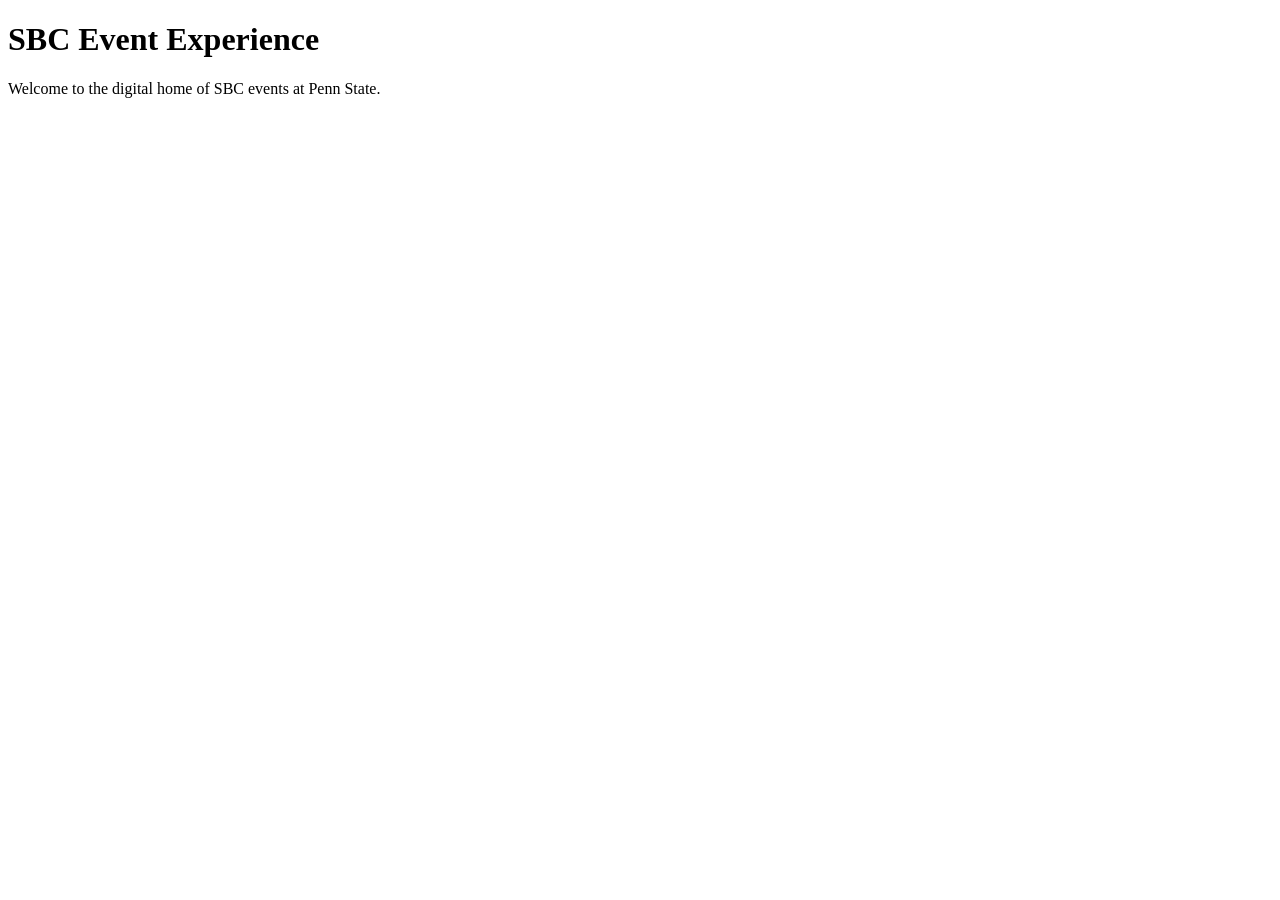
==== index.html @ 9e252ba5 "Add initial homepage" ====
<!DOCTYPE html>
<html lang="en">
<head>
    <meta charset="UTF-8">
    <meta name="viewport" content="width=device-width, initial-scale=1.0">
    <title>SBC | Event Experience</title>
    <link rel="stylesheet" href="style.css">
</head>
<body>

    <h1>SBC Event Experience</h1>
    <p>Welcome to the digital home of SBC events at Penn State.</p>

    <script src="script.js"></script>
</body>
</html>
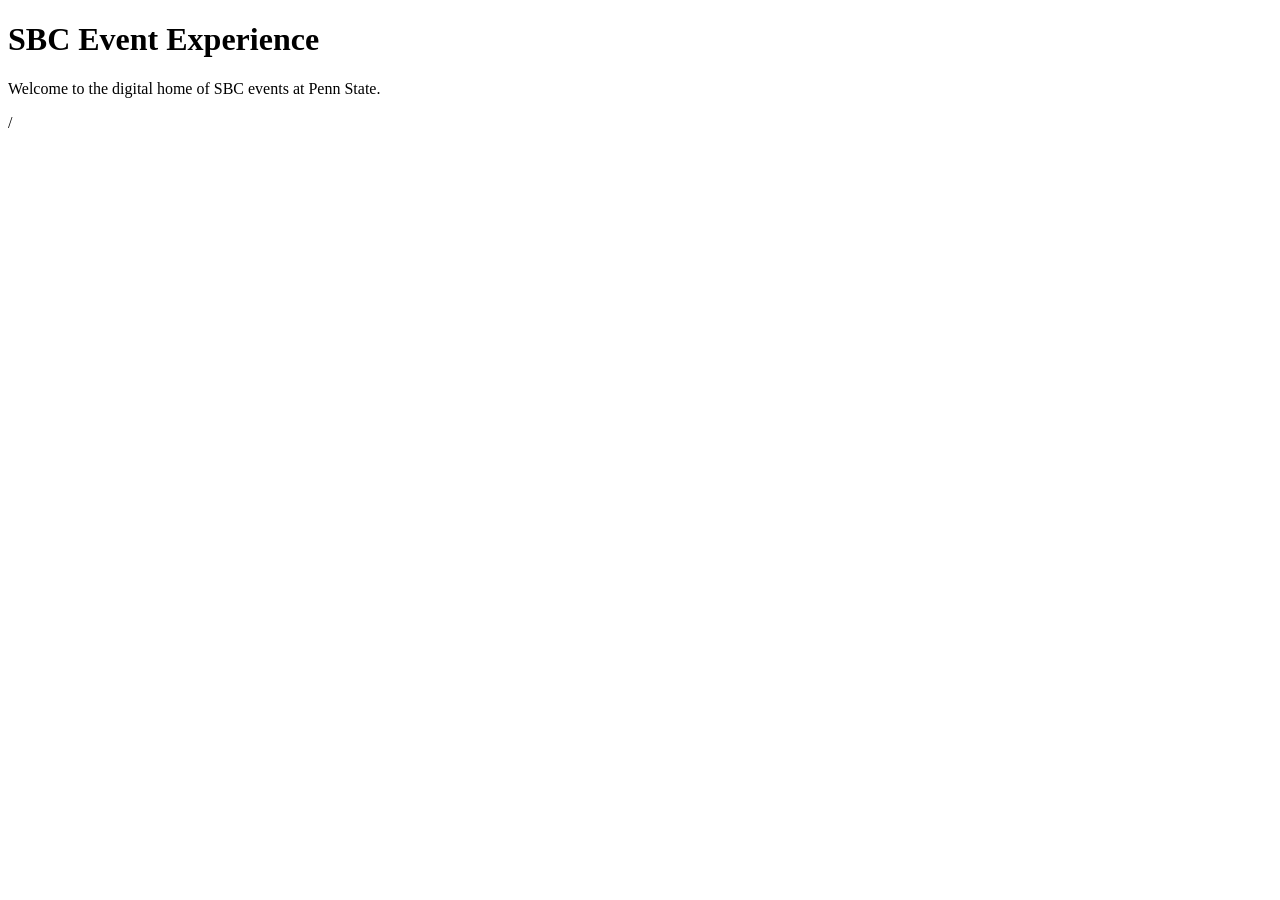
==== commit cb0086c5: "Build SBC homepage structure" ====
--- a/index.html
+++ b/index.html
@@ -4,13 +4,13 @@
     <meta charset="UTF-8">
     <meta name="viewport" content="width=device-width, initial-scale=1.0">
     <title>SBC | Event Experience</title>
-    <link rel="stylesheet" href="style.css">
+    <link rel="stylesheet" href="/assets/css/style.css">
 </head>
 <body>
 
     <h1>SBC Event Experience</h1>
     <p>Welcome to the digital home of SBC events at Penn State.</p>
 
-    <script src="script.js"></script>
+    <script src="/assets/js/script.js"></script>
 </body>
-</html>+</html>/
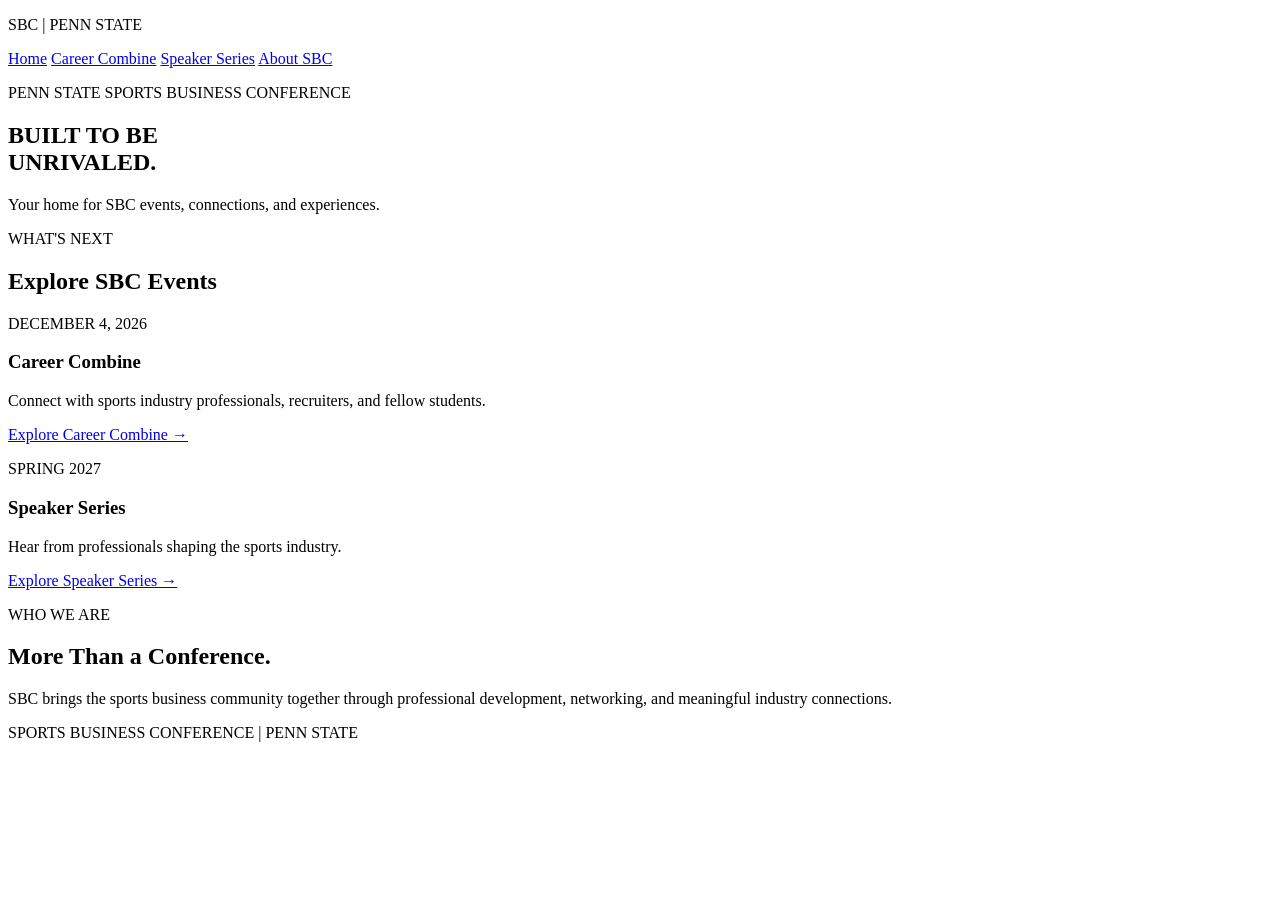
==== commit fe9ea83e: "Build SBC homepage structure" ====
--- a/index.html
+++ b/index.html
@@ -1,16 +1,61 @@
+
 <!DOCTYPE html>
 <html lang="en">
 <head>
     <meta charset="UTF-8">
     <meta name="viewport" content="width=device-width, initial-scale=1.0">
+    <meta name="theme-color" content="#091d3c">
     <title>SBC | Event Experience</title>
     <link rel="stylesheet" href="/assets/css/style.css">
 </head>
 <body>
 
-    <h1>SBC Event Experience</h1>
-    <p>Welcome to the digital home of SBC events at Penn State.</p>
+    <header>
+        <p>SBC | PENN STATE</p>
+        <nav>
+            <a href="/">Home</a>
+            <a href="/career-combine/">Career Combine</a>
+            <a href="/speaker-series/">Speaker Series</a>
+            <a href="#about">About SBC</a>
+        </nav>
+    </header>
 
-    <script src="/assets/js/script.js"></script>
+    <main>
+        <section class="hero">
+            <p class="eyebrow">PENN STATE SPORTS BUSINESS CONFERENCE</p>
+            <h1>BUILT TO BE<br>UNRIVALED.</h1>
+            <p>Your home for SBC events, connections, and experiences.</p>
+        </section>
+
+        <section class="events">
+            <p class="eyebrow">WHAT'S NEXT</p>
+            <h2>Explore SBC Events</h2>
+
+            <article>
+                <p>DECEMBER 4, 2026</p>
+                <h3>Career Combine</h3>
+                <p>Connect with sports industry professionals, recruiters, and fellow students.</p>
+                <a href="/career-combine/">Explore Career Combine →</a>
+            </article>
+
+            <article>
+                <p>SPRING 2027</p>
+                <h3>Speaker Series</h3>
+                <p>Hear from professionals shaping the sports industry.</p>
+                <a href="/speaker-series/">Explore Speaker Series →</a>
+            </article>
+        </section>
+
+        <section id="about">
+            <p class="eyebrow">WHO WE ARE</p>
+            <h2>More Than a Conference.</h2>
+            <p>SBC brings the sports business community together through professional development, networking, and meaningful industry connections.</p>
+        </section>
+    </main>
+
+    <footer>
+        <p>SPORTS BUSINESS CONFERENCE | PENN STATE</p>
+    </footer>
+
 </body>
-</html>/+</html>
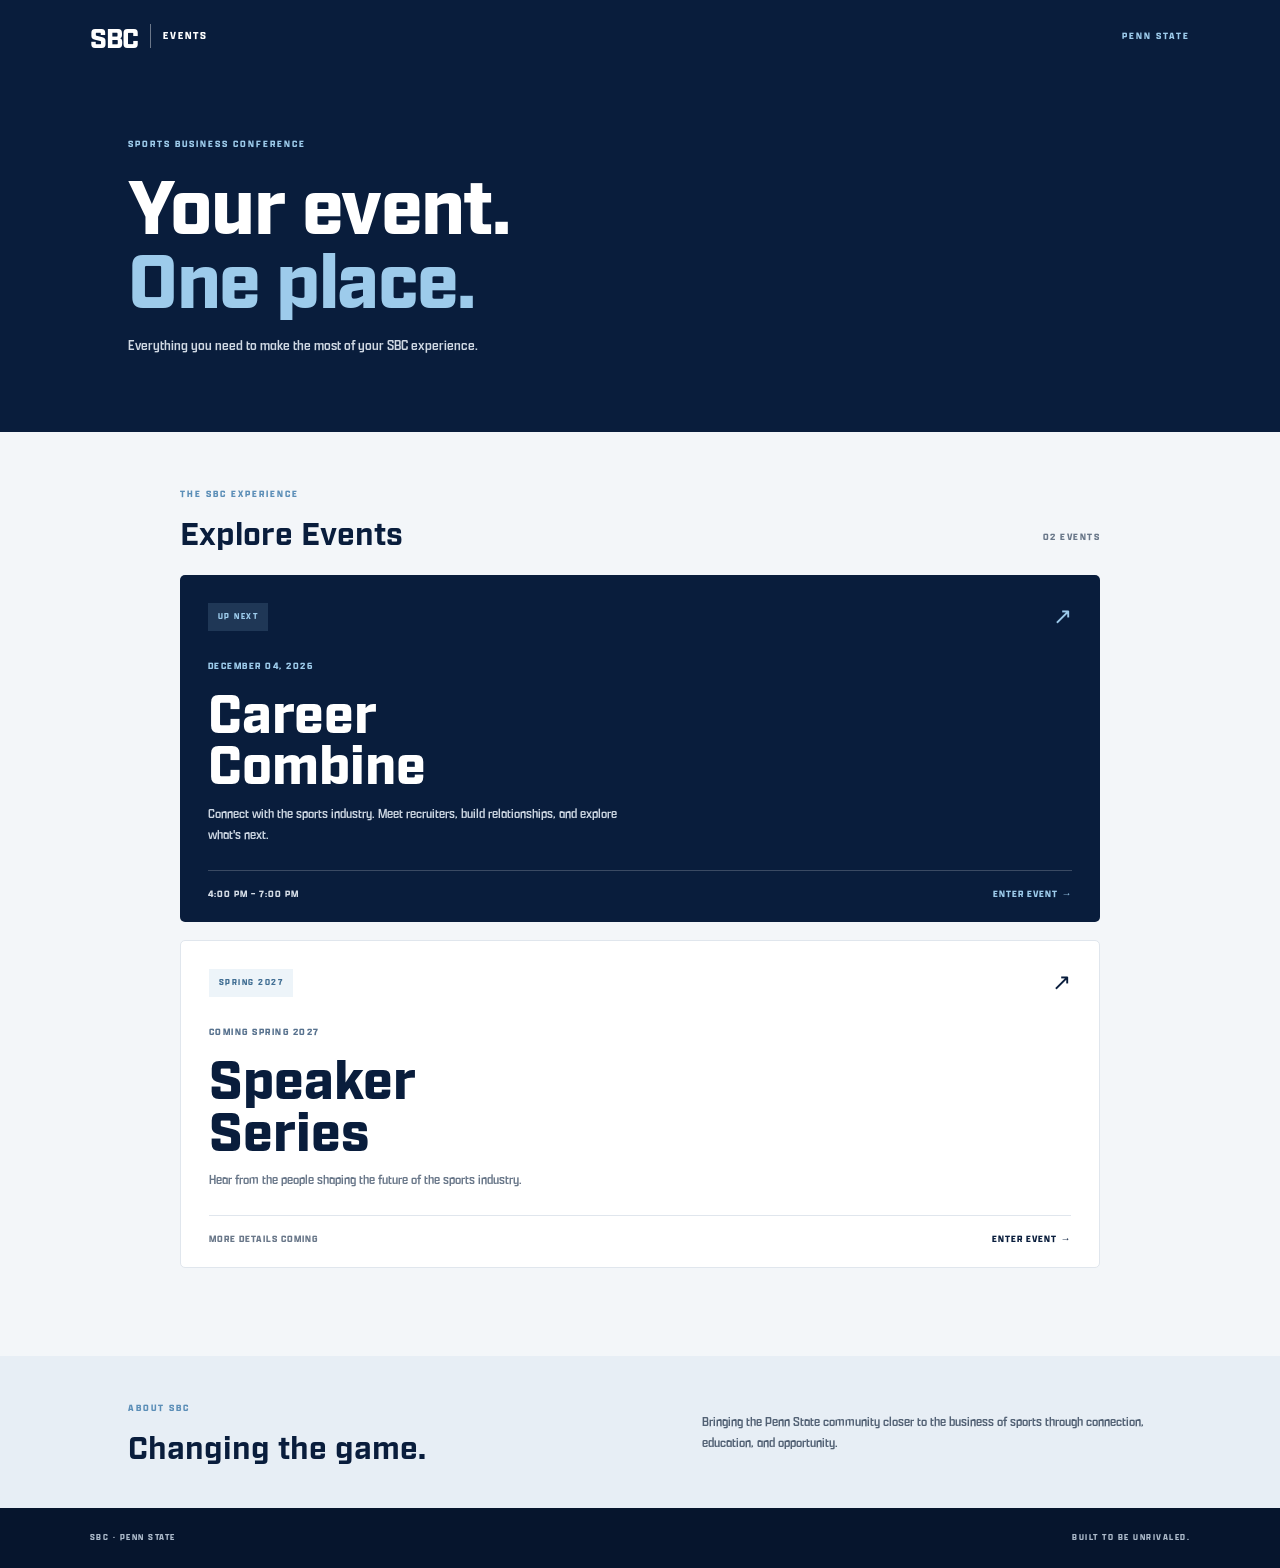
==== commit 674988a4: "new feel" ====
--- a/index.html
+++ b/index.html
@@ -5,56 +5,118 @@
     <meta charset="UTF-8">
     <meta name="viewport" content="width=device-width, initial-scale=1.0">
     <meta name="theme-color" content="#091d3c">
-    <title>SBC | Event Experience</title>
+
+    <title>SBC Events | Penn State</title>
+
     <link rel="stylesheet" href="/assets/css/style.css">
 </head>
+
 <body>
 
-    <header>
-        <p>SBC | PENN STATE</p>
-        <nav>
-            <a href="/">Home</a>
-            <a href="/career-combine/">Career Combine</a>
-            <a href="/speaker-series/">Speaker Series</a>
-            <a href="#about">About SBC</a>
-        </nav>
+    <header class="app-header">
+        <a href="/" class="brand" aria-label="SBC Events home">
+            <span class="brand-mark">SBC</span>
+            <span class="brand-divider"></span>
+            <span class="brand-name">EVENTS</span>
+        </a>
+
+        <span class="header-label">PENN STATE</span>
     </header>
 
     <main>
-        <section class="hero">
-            <p class="eyebrow">PENN STATE SPORTS BUSINESS CONFERENCE</p>
-            <h1>BUILT TO BE<br>UNRIVALED.</h1>
-            <p>Your home for SBC events, connections, and experiences.</p>
+
+        <section class="welcome">
+            <p class="section-label">SPORTS BUSINESS CONFERENCE</p>
+
+            <h1>Your event.<br><span>One place.</span></h1>
+
+            <p class="welcome-description">
+                Everything you need to make the most of your SBC experience.
+            </p>
         </section>
 
-        <section class="events">
-            <p class="eyebrow">WHAT'S NEXT</p>
-            <h2>Explore SBC Events</h2>
+        <section class="event-section">
 
-            <article>
-                <p>DECEMBER 4, 2026</p>
-                <h3>Career Combine</h3>
-                <p>Connect with sports industry professionals, recruiters, and fellow students.</p>
-                <a href="/career-combine/">Explore Career Combine →</a>
-            </article>
+            <div class="section-heading">
+                <div>
+                    <p class="section-label">THE SBC EXPERIENCE</p>
+                    <h2>Explore Events</h2>
+                </div>
 
-            <article>
-                <p>SPRING 2027</p>
-                <h3>Speaker Series</h3>
-                <p>Hear from professionals shaping the sports industry.</p>
-                <a href="/speaker-series/">Explore Speaker Series →</a>
-            </article>
+                <span class="event-count">02 EVENTS</span>
+            </div>
+
+            <a href="/career-combine/" class="event-card featured-event">
+
+                <div class="event-card-top">
+                    <span class="event-tag">UP NEXT</span>
+                    <span class="event-arrow">↗</span>
+                </div>
+
+                <div class="event-card-content">
+                    <p class="event-date">DECEMBER 04, 2026</p>
+
+                    <h3>Career<br>Combine</h3>
+
+                    <p class="event-description">
+                        Connect with the sports industry.
+                        Meet recruiters, build relationships,
+                        and explore what's next.
+                    </p>
+                </div>
+
+                <div class="event-card-bottom">
+                    <span>4:00 PM – 7:00 PM</span>
+                    <span class="event-link">ENTER EVENT →</span>
+                </div>
+
+            </a>
+
+            <a href="/speaker-series/" class="event-card speaker-event">
+
+                <div class="event-card-top">
+                    <span class="event-tag">SPRING 2027</span>
+                    <span class="event-arrow">↗</span>
+                </div>
+
+                <div class="event-card-content">
+                    <p class="event-date">COMING SPRING 2027</p>
+
+                    <h3>Speaker<br>Series</h3>
+
+                    <p class="event-description">
+                        Hear from the people shaping
+                        the future of the sports industry.
+                    </p>
+                </div>
+
+                <div class="event-card-bottom">
+                    <span>MORE DETAILS COMING</span>
+                    <span class="event-link">ENTER EVENT →</span>
+                </div>
+
+            </a>
+
         </section>
 
-        <section id="about">
-            <p class="eyebrow">WHO WE ARE</p>
-            <h2>More Than a Conference.</h2>
-            <p>SBC brings the sports business community together through professional development, networking, and meaningful industry connections.</p>
+        <section class="about-strip">
+            <div>
+                <p class="section-label">ABOUT SBC</p>
+                <h2>Changing the game.</h2>
+            </div>
+
+            <p>
+                Bringing the Penn State community closer
+                to the business of sports through connection,
+                education, and opportunity.
+            </p>
         </section>
+
     </main>
 
-    <footer>
-        <p>SPORTS BUSINESS CONFERENCE | PENN STATE</p>
+    <footer class="app-footer">
+        <span>SBC · PENN STATE</span>
+        <span>BUILT TO BE UNRIVALED.</span>
     </footer>
 
 </body>
--- a/assets/css/style.css
+++ b/assets/css/style.css
@@ -0,0 +1,398 @@
+
+/* =====================================
+   SBC EVENTS
+   Mobile-first design system
+===================================== */
+
+/* FONTS */
+
+@font-face {
+    font-family: "Industry";
+    src: url("../fonts/IndustryTest-Bold.otf") format("opentype");
+    font-weight: 700;
+}
+
+@font-face {
+    font-family: "Industry";
+    src: url("../fonts/IndustryTest-Black.otf") format("opentype");
+    font-weight: 900;
+}
+
+@font-face {
+    font-family: "Apotek";
+    src: url("../fonts/fonnts.com-Apotek_Regular.otf") format("opentype");
+    font-weight: 400;
+}
+
+@font-face {
+    font-family: "Apotek";
+    src: url("../fonts/fonnts.com-Apotek_Medium.otf") format("opentype");
+    font-weight: 500;
+}
+
+@font-face {
+    font-family: "Apotek";
+    src: url("../fonts/fonnts.com-Apotek_Bold.otf") format("opentype");
+    font-weight: 700;
+}
+
+/* VARIABLES */
+
+:root {
+    --navy: #091d3c;
+    --navy-dark: #06152d;
+    --blue: #9dcbeb;
+    --white: #ffffff;
+    --background: #f3f6f9;
+    --gray: #697789;
+    --border: #e0e6ed;
+}
+
+/* RESET */
+
+* {
+    margin: 0;
+    padding: 0;
+    box-sizing: border-box;
+}
+
+html {
+    scroll-behavior: smooth;
+}
+
+body {
+    background: var(--background);
+    color: var(--navy);
+    font-family: "Apotek", Arial, sans-serif;
+    line-height: 1.5;
+    min-height: 100vh;
+}
+
+a {
+    color: inherit;
+    text-decoration: none;
+}
+
+/* HEADER */
+
+.app-header {
+    height: 72px;
+    padding: 0 7%;
+    background: var(--navy);
+    color: var(--white);
+
+    display: flex;
+    align-items: center;
+    justify-content: space-between;
+}
+
+.brand {
+    display: flex;
+    align-items: center;
+    gap: 12px;
+}
+
+.brand-mark {
+    font-family: "Industry", sans-serif;
+    font-size: 27px;
+    font-weight: 900;
+    letter-spacing: -1px;
+}
+
+.brand-divider {
+    height: 24px;
+    width: 1px;
+    background: rgba(255,255,255,0.4);
+}
+
+.brand-name {
+    font-size: 11px;
+    font-weight: 700;
+    letter-spacing: 2px;
+}
+
+.header-label {
+    font-size: 10px;
+    font-weight: 700;
+    letter-spacing: 2px;
+    color: var(--blue);
+}
+
+/* WELCOME */
+
+.welcome {
+    background: var(--navy);
+    color: var(--white);
+    padding: 65px 10% 75px;
+}
+
+.section-label {
+    color: #5b8eb7;
+    font-size: 10px;
+    font-weight: 700;
+    letter-spacing: 2px;
+    margin-bottom: 12px;
+}
+
+.welcome .section-label {
+    color: var(--blue);
+}
+
+.welcome h1 {
+    font-family: "Industry", sans-serif;
+    font-size: clamp(48px, 7vw, 76px);
+    font-weight: 900;
+    line-height: 0.98;
+    letter-spacing: -1.5px;
+}
+
+.welcome h1 span {
+    color: var(--blue);
+}
+
+.welcome-description {
+    margin-top: 22px;
+    max-width: 390px;
+    color: #d0d9e4;
+    font-size: 15px;
+}
+
+/* EVENT SECTION */
+
+.event-section {
+    max-width: 1100px;
+    margin: 0 auto;
+    padding: 55px 7% 70px;
+}
+
+.section-heading {
+    display: flex;
+    justify-content: space-between;
+    align-items: end;
+    margin-bottom: 25px;
+}
+
+.section-heading h2,
+.about-strip h2 {
+    font-family: "Industry", sans-serif;
+    font-size: 32px;
+    line-height: 1.1;
+}
+
+.event-count {
+    font-size: 10px;
+    color: var(--gray);
+    font-weight: 700;
+    letter-spacing: 1.5px;
+    padding-bottom: 5px;
+}
+
+/* EVENT CARDS */
+
+.event-card {
+    display: flex;
+    flex-direction: column;
+    justify-content: space-between;
+
+    min-height: 310px;
+    padding: 25px 28px 20px;
+    margin-bottom: 18px;
+
+    border-radius: 5px;
+    transition: transform 0.2s ease, box-shadow 0.2s ease;
+}
+
+.event-card:hover {
+    transform: translateY(-3px);
+    box-shadow: 0 12px 25px rgba(9, 29, 60, 0.12);
+}
+
+.featured-event {
+    background: var(--navy);
+    color: var(--white);
+}
+
+.speaker-event {
+    background: var(--white);
+    color: var(--navy);
+    border: 1px solid var(--border);
+}
+
+.event-card-top,
+.event-card-bottom {
+    display: flex;
+    justify-content: space-between;
+    align-items: center;
+}
+
+.event-tag {
+    font-size: 9px;
+    font-weight: 700;
+    letter-spacing: 1.5px;
+    background: rgba(157, 203, 235, 0.15);
+    color: var(--blue);
+    padding: 7px 10px;
+}
+
+.speaker-event .event-tag {
+    background: #edf4f9;
+    color: #426f94;
+}
+
+.event-arrow {
+    font-size: 23px;
+    color: var(--blue);
+}
+
+.speaker-event .event-arrow {
+    color: var(--navy);
+}
+
+.event-card-content {
+    padding: 25px 0;
+}
+
+.event-date {
+    font-size: 10px;
+    font-weight: 700;
+    letter-spacing: 1.5px;
+    color: var(--blue);
+    margin-bottom: 10px;
+}
+
+.speaker-event .event-date {
+    color: #58728e;
+}
+
+.event-card h3 {
+    font-family: "Industry", sans-serif;
+    font-size: clamp(38px, 5vw, 54px);
+    line-height: 0.95;
+    font-weight: 900;
+    margin-bottom: 16px;
+}
+
+.event-description {
+    max-width: 430px;
+    font-size: 14px;
+    color: #cbd5e1;
+}
+
+.speaker-event .event-description {
+    color: var(--gray);
+}
+
+.event-card-bottom {
+    border-top: 1px solid rgba(255,255,255,0.2);
+    padding-top: 16px;
+    font-size: 10px;
+    font-weight: 700;
+    letter-spacing: 1px;
+    color: #d4dce6;
+}
+
+.speaker-event .event-card-bottom {
+    border-color: var(--border);
+    color: var(--gray);
+}
+
+.event-link {
+    color: var(--blue);
+}
+
+.speaker-event .event-link {
+    color: var(--navy);
+}
+
+/* ABOUT */
+
+.about-strip {
+    background: #e7eef5;
+    padding: 45px 10%;
+
+    display: flex;
+    align-items: center;
+    justify-content: space-between;
+    gap: 40px;
+}
+
+.about-strip > p {
+    max-width: 450px;
+    color: #526174;
+    font-size: 14px;
+}
+
+/* FOOTER */
+
+.app-footer {
+    background: var(--navy-dark);
+    color: #aab8c8;
+    padding: 23px 7%;
+
+    display: flex;
+    justify-content: space-between;
+    gap: 15px;
+
+    font-size: 9px;
+    font-weight: 700;
+    letter-spacing: 1.5px;
+}
+
+/* MOBILE */
+
+@media (max-width: 650px) {
+
+    .app-header {
+        height: 64px;
+        padding: 0 6%;
+    }
+
+    .welcome {
+        padding: 55px 7% 60px;
+    }
+
+    .welcome h1 {
+        font-size: 54px;
+    }
+
+    .event-section {
+        padding: 42px 6% 50px;
+    }
+
+    .section-heading h2 {
+        font-size: 29px;
+    }
+
+    .event-card {
+        min-height: 300px;
+        padding: 22px 20px 18px;
+    }
+
+    .event-card h3 {
+        font-size: 45px;
+    }
+
+    .event-card-bottom {
+        font-size: 9px;
+    }
+
+    .about-strip {
+        padding: 40px 7%;
+        flex-direction: column;
+        align-items: flex-start;
+        gap: 15px;
+    }
+
+    .app-footer {
+        padding: 22px 6%;
+        font-size: 8px;
+    }
+}
+
+@media (max-width: 360px) {
+    .event-card-bottom {
+        flex-direction: column;
+        align-items: flex-start;
+        gap: 10px;
+    }
+}
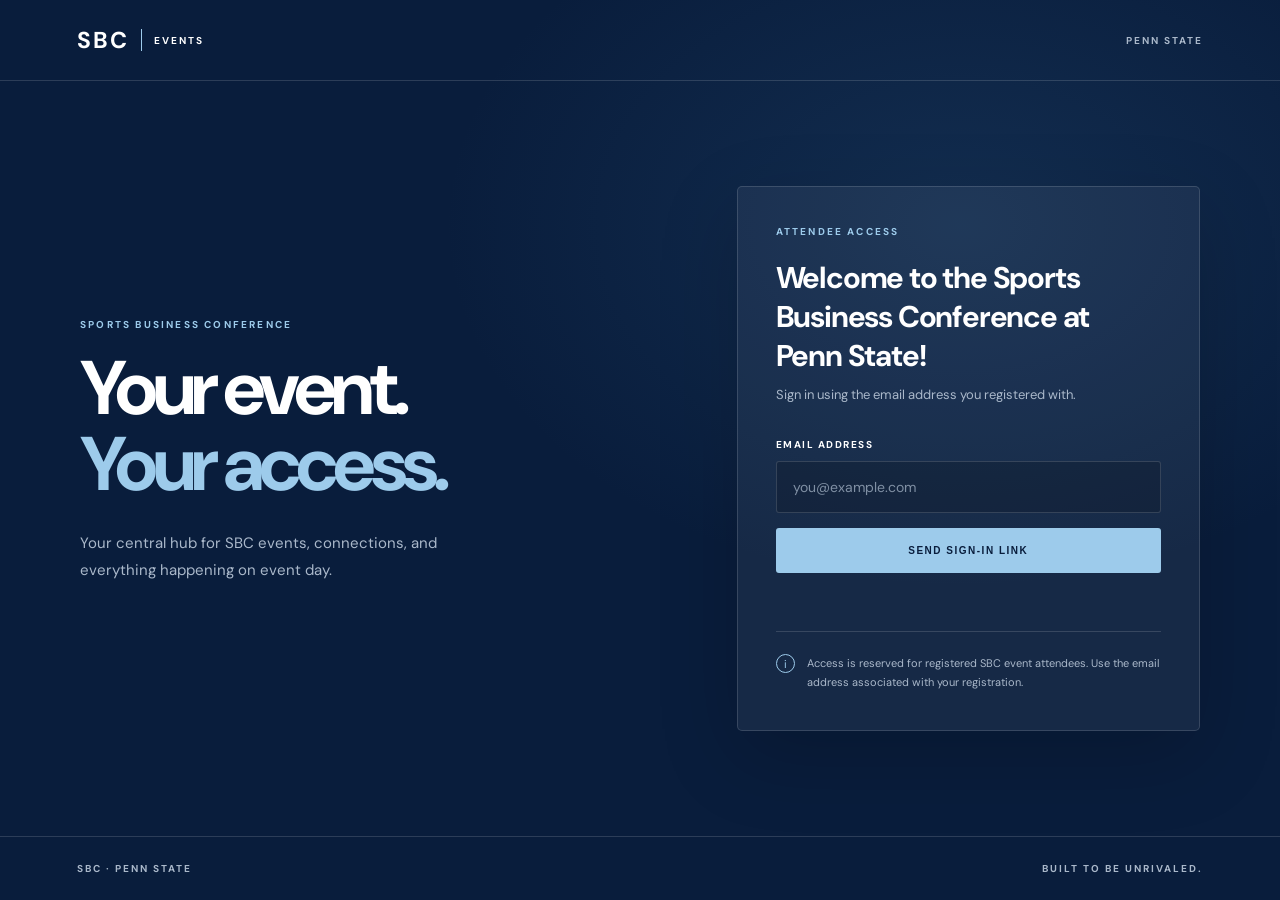
==== commit 2a89e501: "New Login Page" ====
--- a/index.html
+++ b/index.html
@@ -2,122 +2,84 @@
 <!DOCTYPE html>
 <html lang="en">
 <head>
-    <meta charset="UTF-8">
-    <meta name="viewport" content="width=device-width, initial-scale=1.0">
-    <meta name="theme-color" content="#091d3c">
+  <meta charset="UTF-8">
+  <meta name="viewport" content="width=device-width, initial-scale=1.0">
+  <meta name="theme-color" content="#091d3c">
 
-    <title>SBC Events | Penn State</title>
+  <title>SBC Events | Penn State</title>
 
-    <link rel="stylesheet" href="/assets/css/style.css">
+  <link rel="stylesheet" href="/assets/css/style.css">
+  <script type="module" src="/assets/js/auth.js"></script>
 </head>
 
-<body>
+<body class="login-page">
 
-    <header class="app-header">
-        <a href="/" class="brand" aria-label="SBC Events home">
-            <span class="brand-mark">SBC</span>
-            <span class="brand-divider"></span>
-            <span class="brand-name">EVENTS</span>
-        </a>
+  <header class="app-header">
+    <a href="/" class="brand" aria-label="SBC Events home">
+      <span class="brand-mark">SBC</span>
+      <span class="brand-divider"></span>
+      <span class="brand-name">EVENTS</span>
+    </a>
+    <span class="header-label">PENN STATE</span>
+  </header>
 
-        <span class="header-label">PENN STATE</span>
-    </header>
+  <main class="login-main">
 
-    <main>
+    <section class="login-intro">
+      <p class="eyebrow">SPORTS BUSINESS CONFERENCE</p>
 
-        <section class="welcome">
-            <p class="section-label">SPORTS BUSINESS CONFERENCE</p>
+      <h1>
+        Your event.<br>
+        <span>Your access.</span>
+      </h1>
 
-            <h1>Your event.<br><span>One place.</span></h1>
+      <p class="intro-copy">
+        Your central hub for SBC events, connections,
+        and everything happening on event day.
+      </p>
+    </section>
 
-            <p class="welcome-description">
-                Everything you need to make the most of your SBC experience.
-            </p>
-        </section>
+    <section class="login-panel">
+      <div class="login-panel-heading">
+        <p class="eyebrow">ATTENDEE ACCESS</p>
+        <h2>Welcome to the Sports Business Conference at Penn State!</h2>
+        <p>Sign in using the email address you registered with.</p>
+      </div>
 
-        <section class="event-section">
+      <form id="login-form">
+        <label for="email">EMAIL ADDRESS</label>
 
-            <div class="section-heading">
-                <div>
-                    <p class="section-label">THE SBC EXPERIENCE</p>
-                    <h2>Explore Events</h2>
-                </div>
+        <input
+          type="email"
+          id="email"
+          name="email"
+          placeholder="you@example.com"
+          autocomplete="email"
+          required
+        >
 
-                <span class="event-count">02 EVENTS</span>
-            </div>
+        <button type="submit" id="login-button">
+          SEND SIGN-IN LINK
+        </button>
 
-            <a href="/career-combine/" class="event-card featured-event">
+        <p id="login-message" class="login-message" aria-live="polite"></p>
+      </form>
 
-                <div class="event-card-top">
-                    <span class="event-tag">UP NEXT</span>
-                    <span class="event-arrow">↗</span>
-                </div>
+      <div class="login-note">
+        <span class="note-mark">i</span>
+        <p>
+          Access is reserved for registered SBC event attendees.
+          Use the email address associated with your registration.
+        </p>
+      </div>
+    </section>
 
-                <div class="event-card-content">
-                    <p class="event-date">DECEMBER 04, 2026</p>
+  </main>
 
-                    <h3>Career<br>Combine</h3>
-
-                    <p class="event-description">
-                        Connect with the sports industry.
-                        Meet recruiters, build relationships,
-                        and explore what's next.
-                    </p>
-                </div>
-
-                <div class="event-card-bottom">
-                    <span>4:00 PM – 7:00 PM</span>
-                    <span class="event-link">ENTER EVENT →</span>
-                </div>
-
-            </a>
-
-            <a href="/speaker-series/" class="event-card speaker-event">
-
-                <div class="event-card-top">
-                    <span class="event-tag">SPRING 2027</span>
-                    <span class="event-arrow">↗</span>
-                </div>
-
-                <div class="event-card-content">
-                    <p class="event-date">COMING SPRING 2027</p>
-
-                    <h3>Speaker<br>Series</h3>
-
-                    <p class="event-description">
-                        Hear from the people shaping
-                        the future of the sports industry.
-                    </p>
-                </div>
-
-                <div class="event-card-bottom">
-                    <span>MORE DETAILS COMING</span>
-                    <span class="event-link">ENTER EVENT →</span>
-                </div>
-
-            </a>
-
-        </section>
-
-        <section class="about-strip">
-            <div>
-                <p class="section-label">ABOUT SBC</p>
-                <h2>Changing the game.</h2>
-            </div>
-
-            <p>
-                Bringing the Penn State community closer
-                to the business of sports through connection,
-                education, and opportunity.
-            </p>
-        </section>
-
-    </main>
-
-    <footer class="app-footer">
-        <span>SBC · PENN STATE</span>
-        <span>BUILT TO BE UNRIVALED.</span>
-    </footer>
+  <footer class="app-footer">
+    <span>SBC · PENN STATE</span>
+    <span>BUILT TO BE UNRIVALED.</span>
+  </footer>
 
 </body>
 </html>
--- a/assets/css/style.css
+++ b/assets/css/style.css
@@ -1,398 +1,261 @@
 
-/* =====================================
-   SBC EVENTS
-   Mobile-first design system
-===================================== */
-
-/* FONTS */
-
-@font-face {
-    font-family: "Industry";
-    src: url("../fonts/IndustryTest-Bold.otf") format("opentype");
-    font-weight: 700;
-}
-
-@font-face {
-    font-family: "Industry";
-    src: url("../fonts/IndustryTest-Black.otf") format("opentype");
-    font-weight: 900;
-}
-
-@font-face {
-    font-family: "Apotek";
-    src: url("../fonts/fonnts.com-Apotek_Regular.otf") format("opentype");
-    font-weight: 400;
-}
-
-@font-face {
-    font-family: "Apotek";
-    src: url("../fonts/fonnts.com-Apotek_Medium.otf") format("opentype");
-    font-weight: 500;
-}
-
-@font-face {
-    font-family: "Apotek";
-    src: url("../fonts/fonnts.com-Apotek_Bold.otf") format("opentype");
-    font-weight: 700;
-}
-
-/* VARIABLES */
+@import url('https://fonts.googleapis.com/css2?family=DM+Sans:wght@400;500;600;700&display=swap');
 
 :root {
-    --navy: #091d3c;
-    --navy-dark: #06152d;
-    --blue: #9dcbeb;
-    --white: #ffffff;
-    --background: #f3f6f9;
-    --gray: #697789;
-    --border: #e0e6ed;
-}
-
-/* RESET */
+  --navy: #091d3c;
+  --navy-light: #102c50;
+  --blue: #9dcbeb;
+  --white: #ffffff;
+  --muted: #aab8ca;
+  --line: rgba(255,255,255,0.14);
+}
 
 * {
-    margin: 0;
-    padding: 0;
-    box-sizing: border-box;
-}
-
-html {
-    scroll-behavior: smooth;
+  box-sizing: border-box;
 }
 
 body {
-    background: var(--background);
-    color: var(--navy);
-    font-family: "Apotek", Arial, sans-serif;
-    line-height: 1.5;
-    min-height: 100vh;
-}
-
-a {
-    color: inherit;
-    text-decoration: none;
-}
-
-/* HEADER */
+  margin: 0;
+  min-height: 100vh;
+  background:
+    radial-gradient(ellipse at 75% 25%, rgba(53, 104, 151, 0.22), transparent 38%),
+    var(--navy);
+  color: var(--white);
+  font-family: 'DM Sans', Arial, sans-serif;
+}
+
+.app-header,
+.app-footer {
+  display: flex;
+  justify-content: space-between;
+  align-items: center;
+  padding: 25px 6%;
+}
 
 .app-header {
-    height: 72px;
-    padding: 0 7%;
-    background: var(--navy);
-    color: var(--white);
-
-    display: flex;
-    align-items: center;
-    justify-content: space-between;
+  border-bottom: 1px solid var(--line);
 }
 
 .brand {
-    display: flex;
-    align-items: center;
-    gap: 12px;
+  display: flex;
+  align-items: center;
+  gap: 12px;
+  color: var(--white);
+  text-decoration: none;
+  font-weight: 700;
+  letter-spacing: 0.12em;
 }
 
 .brand-mark {
-    font-family: "Industry", sans-serif;
-    font-size: 27px;
-    font-weight: 900;
-    letter-spacing: -1px;
+  font-size: 23px;
+  font-weight: 700;
 }
 
 .brand-divider {
-    height: 24px;
-    width: 1px;
-    background: rgba(255,255,255,0.4);
-}
-
-.brand-name {
-    font-size: 11px;
-    font-weight: 700;
-    letter-spacing: 2px;
-}
-
-.header-label {
-    font-size: 10px;
-    font-weight: 700;
-    letter-spacing: 2px;
-    color: var(--blue);
-}
-
-/* WELCOME */
-
-.welcome {
-    background: var(--navy);
-    color: var(--white);
-    padding: 65px 10% 75px;
-}
-
-.section-label {
-    color: #5b8eb7;
-    font-size: 10px;
-    font-weight: 700;
-    letter-spacing: 2px;
-    margin-bottom: 12px;
-}
-
-.welcome .section-label {
-    color: var(--blue);
-}
-
-.welcome h1 {
-    font-family: "Industry", sans-serif;
-    font-size: clamp(48px, 7vw, 76px);
-    font-weight: 900;
-    line-height: 0.98;
-    letter-spacing: -1.5px;
-}
-
-.welcome h1 span {
-    color: var(--blue);
-}
-
-.welcome-description {
-    margin-top: 22px;
-    max-width: 390px;
-    color: #d0d9e4;
-    font-size: 15px;
-}
-
-/* EVENT SECTION */
-
-.event-section {
-    max-width: 1100px;
-    margin: 0 auto;
-    padding: 55px 7% 70px;
-}
-
-.section-heading {
-    display: flex;
-    justify-content: space-between;
-    align-items: end;
-    margin-bottom: 25px;
-}
-
-.section-heading h2,
-.about-strip h2 {
-    font-family: "Industry", sans-serif;
-    font-size: 32px;
-    line-height: 1.1;
-}
-
-.event-count {
-    font-size: 10px;
-    color: var(--gray);
-    font-weight: 700;
-    letter-spacing: 1.5px;
-    padding-bottom: 5px;
-}
-
-/* EVENT CARDS */
-
-.event-card {
-    display: flex;
-    flex-direction: column;
-    justify-content: space-between;
-
-    min-height: 310px;
-    padding: 25px 28px 20px;
-    margin-bottom: 18px;
-
-    border-radius: 5px;
-    transition: transform 0.2s ease, box-shadow 0.2s ease;
-}
-
-.event-card:hover {
-    transform: translateY(-3px);
-    box-shadow: 0 12px 25px rgba(9, 29, 60, 0.12);
-}
-
-.featured-event {
-    background: var(--navy);
-    color: var(--white);
-}
-
-.speaker-event {
-    background: var(--white);
-    color: var(--navy);
-    border: 1px solid var(--border);
-}
-
-.event-card-top,
-.event-card-bottom {
-    display: flex;
-    justify-content: space-between;
-    align-items: center;
-}
-
-.event-tag {
-    font-size: 9px;
-    font-weight: 700;
-    letter-spacing: 1.5px;
-    background: rgba(157, 203, 235, 0.15);
-    color: var(--blue);
-    padding: 7px 10px;
-}
-
-.speaker-event .event-tag {
-    background: #edf4f9;
-    color: #426f94;
-}
-
-.event-arrow {
-    font-size: 23px;
-    color: var(--blue);
-}
-
-.speaker-event .event-arrow {
-    color: var(--navy);
-}
-
-.event-card-content {
-    padding: 25px 0;
-}
-
-.event-date {
-    font-size: 10px;
-    font-weight: 700;
-    letter-spacing: 1.5px;
-    color: var(--blue);
-    margin-bottom: 10px;
-}
-
-.speaker-event .event-date {
-    color: #58728e;
-}
-
-.event-card h3 {
-    font-family: "Industry", sans-serif;
-    font-size: clamp(38px, 5vw, 54px);
-    line-height: 0.95;
-    font-weight: 900;
-    margin-bottom: 16px;
-}
-
-.event-description {
-    max-width: 430px;
-    font-size: 14px;
-    color: #cbd5e1;
-}
-
-.speaker-event .event-description {
-    color: var(--gray);
-}
-
-.event-card-bottom {
-    border-top: 1px solid rgba(255,255,255,0.2);
-    padding-top: 16px;
-    font-size: 10px;
-    font-weight: 700;
-    letter-spacing: 1px;
-    color: #d4dce6;
-}
-
-.speaker-event .event-card-bottom {
-    border-color: var(--border);
-    color: var(--gray);
-}
-
-.event-link {
-    color: var(--blue);
-}
-
-.speaker-event .event-link {
-    color: var(--navy);
-}
-
-/* ABOUT */
-
-.about-strip {
-    background: #e7eef5;
-    padding: 45px 10%;
-
-    display: flex;
-    align-items: center;
-    justify-content: space-between;
+  width: 1px;
+  height: 22px;
+  background: var(--blue);
+}
+
+.brand-name,
+.header-label,
+.app-footer {
+  font-size: 10px;
+  letter-spacing: 0.2em;
+  font-weight: 700;
+}
+
+.header-label,
+.app-footer {
+  color: var(--muted);
+}
+
+.login-main {
+  width: min(1120px, 88%);
+  min-height: calc(100vh - 145px);
+  margin: auto;
+  display: grid;
+  grid-template-columns: 1.1fr 0.9fr;
+  align-items: center;
+  gap: 90px;
+  padding: 75px 0;
+}
+
+.eyebrow {
+  color: var(--blue);
+  font-size: 10px;
+  font-weight: 700;
+  letter-spacing: 0.22em;
+  margin: 0 0 20px;
+}
+
+.login-intro h1 {
+  font-size: clamp(48px, 6vw, 76px);
+  line-height: 0.99;
+  letter-spacing: -0.065em;
+  margin: 0;
+}
+
+.login-intro h1 span {
+  color: var(--blue);
+}
+
+.intro-copy {
+  max-width: 410px;
+  color: var(--muted);
+  font-size: 15px;
+  line-height: 1.8;
+  margin-top: 28px;
+}
+
+.login-panel {
+  background: rgba(255,255,255,0.055);
+  border: 1px solid var(--line);
+  border-radius: 5px;
+  padding: 38px;
+  box-shadow: 0 25px 80px rgba(0,0,0,0.18);
+}
+
+.login-panel-heading h2 {
+  font-size: 30px;
+  letter-spacing: -0.04em;
+  margin: 0 0 10px;
+}
+
+.login-panel-heading > p:last-child {
+  color: var(--muted);
+  font-size: 13px;
+  line-height: 1.6;
+  margin: 0 0 32px;
+}
+
+.login-panel form label {
+  display: block;
+  font-size: 10px;
+  letter-spacing: 0.15em;
+  font-weight: 700;
+  margin-bottom: 10px;
+}
+
+.login-panel input {
+  width: 100%;
+  padding: 16px;
+  background: rgba(0,0,0,0.16);
+  border: 1px solid var(--line);
+  border-radius: 3px;
+  color: white;
+  font: inherit;
+  font-size: 14px;
+  outline: none;
+}
+
+.login-panel input:focus {
+  border-color: var(--blue);
+}
+
+.login-panel input::placeholder {
+  color: #8090a4;
+}
+
+.login-panel button {
+  width: 100%;
+  padding: 17px;
+  margin-top: 15px;
+  border: 0;
+  border-radius: 3px;
+  background: var(--blue);
+  color: var(--navy);
+  font-size: 10px;
+  font-weight: 700;
+  letter-spacing: 0.15em;
+  cursor: pointer;
+  transition: background 0.2s, transform 0.2s;
+}
+
+.login-panel button:hover {
+  background: white;
+  transform: translateY(-1px);
+}
+
+.login-panel button:disabled {
+  opacity: 0.6;
+  cursor: wait;
+  transform: none;
+}
+
+.login-message {
+  min-height: 20px;
+  font-size: 12px;
+  line-height: 1.5;
+  color: var(--muted);
+  margin: 14px 0 0;
+}
+
+.login-message.success {
+  color: #a9e5c1;
+}
+
+.login-message.error {
+  color: #ffb0b0;
+}
+
+.login-note {
+  display: flex;
+  gap: 12px;
+  border-top: 1px solid var(--line);
+  padding-top: 22px;
+  margin-top: 24px;
+}
+
+.note-mark {
+  display: grid;
+  place-items: center;
+  flex: 0 0 19px;
+  height: 19px;
+  border: 1px solid var(--blue);
+  border-radius: 50%;
+  color: var(--blue);
+  font-size: 11px;
+}
+
+.login-note p {
+  color: var(--muted);
+  font-size: 11px;
+  line-height: 1.7;
+  margin: 0;
+}
+
+.app-footer {
+  border-top: 1px solid var(--line);
+}
+
+@media (max-width: 760px) {
+  .app-header,
+  .app-footer {
+    padding: 20px 6%;
+  }
+
+  .login-main {
+    grid-template-columns: 1fr;
     gap: 40px;
-}
-
-.about-strip > p {
-    max-width: 450px;
-    color: #526174;
-    font-size: 14px;
-}
-
-/* FOOTER */
-
-.app-footer {
-    background: var(--navy-dark);
-    color: #aab8c8;
-    padding: 23px 7%;
-
-    display: flex;
-    justify-content: space-between;
+    padding: 55px 0;
+  }
+
+  .login-intro h1 {
+    font-size: clamp(48px, 13vw, 66px);
+  }
+
+  .intro-copy {
+    margin-top: 18px;
+    font-size: 13px;
+  }
+
+  .login-panel {
+    padding: 27px 23px;
+  }
+
+  .app-footer {
+    font-size: 8px;
     gap: 15px;
-
-    font-size: 9px;
-    font-weight: 700;
-    letter-spacing: 1.5px;
-}
-
-/* MOBILE */
-
-@media (max-width: 650px) {
-
-    .app-header {
-        height: 64px;
-        padding: 0 6%;
-    }
-
-    .welcome {
-        padding: 55px 7% 60px;
-    }
-
-    .welcome h1 {
-        font-size: 54px;
-    }
-
-    .event-section {
-        padding: 42px 6% 50px;
-    }
-
-    .section-heading h2 {
-        font-size: 29px;
-    }
-
-    .event-card {
-        min-height: 300px;
-        padding: 22px 20px 18px;
-    }
-
-    .event-card h3 {
-        font-size: 45px;
-    }
-
-    .event-card-bottom {
-        font-size: 9px;
-    }
-
-    .about-strip {
-        padding: 40px 7%;
-        flex-direction: column;
-        align-items: flex-start;
-        gap: 15px;
-    }
-
-    .app-footer {
-        padding: 22px 6%;
-        font-size: 8px;
-    }
-}
-
-@media (max-width: 360px) {
-    .event-card-bottom {
-        flex-direction: column;
-        align-items: flex-start;
-        gap: 10px;
-    }
-}
+  }
+}
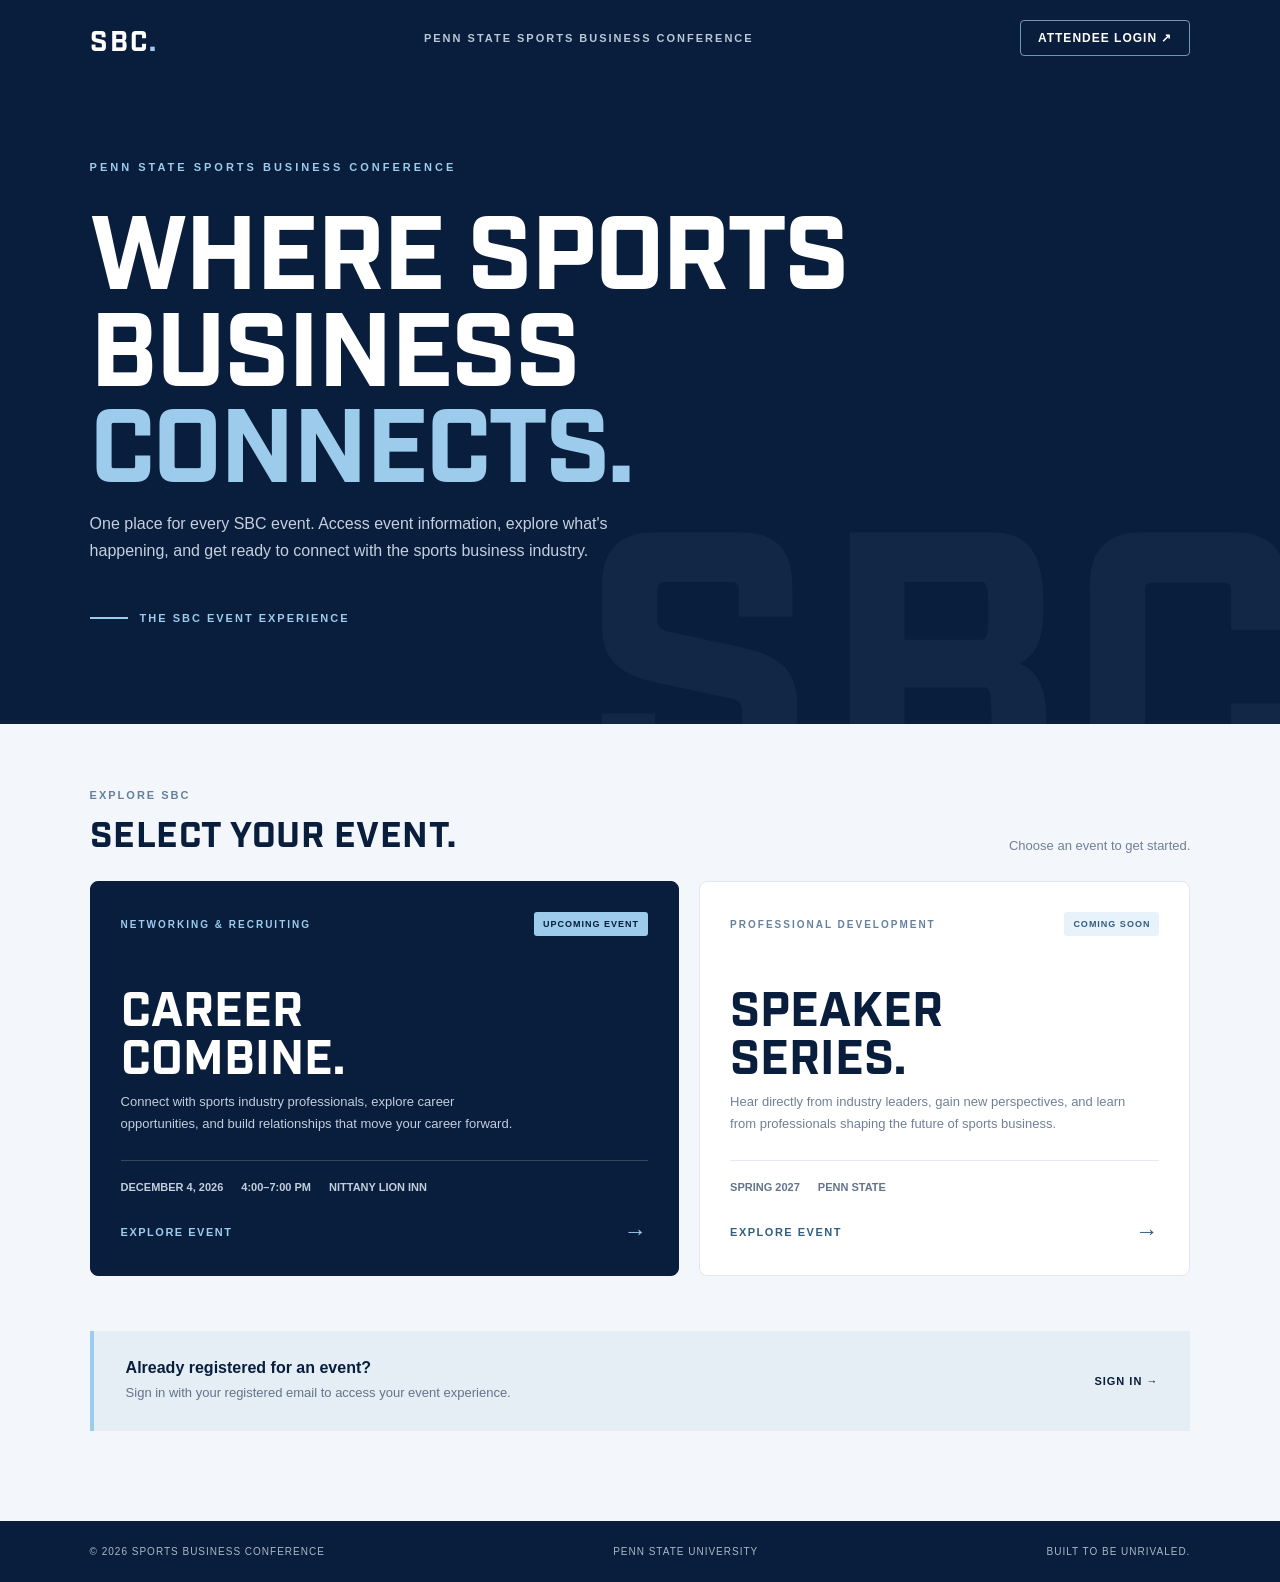
==== commit e92ff1d5: "new homepage" ====
--- a/index.html
+++ b/index.html
@@ -8,76 +8,517 @@
 
   <title>SBC Events | Penn State</title>
 
-  <link rel="stylesheet" href="/assets/css/style.css">
-  <script type="module" src="/assets/js/auth.js"></script>
+  <style>
+    @font-face {
+      font-family: "Industry";
+      src: url("/assets/fonts/IndustryTest-Bold.otf") format("opentype");
+      font-weight: 700;
+    }
+
+    :root {
+      --navy: #091d3c;
+      --blue: #9dcbeb;
+      --light: #f3f6fa;
+      --white: #ffffff;
+      --muted: #718096;
+    }
+
+    * {
+      box-sizing: border-box;
+      margin: 0;
+      padding: 0;
+    }
+
+    body {
+      font-family: "DM Sans", Arial, sans-serif;
+      background: var(--light);
+      color: var(--navy);
+    }
+
+    a {
+      color: inherit;
+      text-decoration: none;
+    }
+
+    .topbar {
+      height: 76px;
+      padding: 0 7%;
+      display: flex;
+      justify-content: space-between;
+      align-items: center;
+      background: var(--navy);
+      color: white;
+    }
+
+    .logo {
+      font-family: "Industry", Arial, sans-serif;
+      font-size: 28px;
+      letter-spacing: 2px;
+    }
+
+    .logo span {
+      color: var(--blue);
+    }
+
+    .topbar-label {
+      color: #b9c8d9;
+      font-size: 11px;
+      font-weight: 700;
+      letter-spacing: 2px;
+      text-transform: uppercase;
+    }
+
+    .login-link {
+      border: 1px solid rgba(157, 203, 235, .7);
+      border-radius: 4px;
+      padding: 10px 17px;
+      font-size: 12px;
+      font-weight: 700;
+      letter-spacing: 1px;
+      transition: .2s ease;
+    }
+
+    .login-link:hover {
+      background: var(--blue);
+      color: var(--navy);
+    }
+
+    .hero {
+      position: relative;
+      overflow: hidden;
+      background: var(--navy);
+      color: white;
+      padding: 85px 7% 100px;
+    }
+
+    .hero::after {
+      content: "SBC";
+      position: absolute;
+      right: -25px;
+      bottom: -100px;
+      font-family: "Industry", Arial, sans-serif;
+      font-size: clamp(180px, 30vw, 430px);
+      line-height: 1;
+      color: rgba(157, 203, 235, .055);
+      pointer-events: none;
+    }
+
+    .hero-content {
+      position: relative;
+      z-index: 1;
+      max-width: 850px;
+    }
+
+    .eyebrow {
+      color: var(--blue);
+      font-size: 11px;
+      font-weight: 700;
+      letter-spacing: 3px;
+      text-transform: uppercase;
+      margin-bottom: 22px;
+    }
+
+    h1 {
+      font-family: "Industry", "Arial Narrow", Arial, sans-serif;
+      font-size: clamp(55px, 9vw, 105px);
+      line-height: .92;
+      letter-spacing: -2px;
+      margin-bottom: 25px;
+    }
+
+    h1 span {
+      color: var(--blue);
+    }
+
+    .hero-description {
+      max-width: 530px;
+      color: #c4d0df;
+      font-size: 16px;
+      line-height: 1.7;
+    }
+
+    .hero-bottom {
+      position: relative;
+      z-index: 1;
+      display: flex;
+      align-items: center;
+      gap: 12px;
+      margin-top: 48px;
+      color: var(--blue);
+      font-size: 11px;
+      font-weight: 700;
+      letter-spacing: 2px;
+    }
+
+    .hero-bottom::before {
+      content: "";
+      width: 38px;
+      height: 2px;
+      background: var(--blue);
+    }
+
+    main {
+      width: min(1120px, 86%);
+      margin: 0 auto;
+      padding: 65px 0 90px;
+    }
+
+    .section-heading {
+      display: flex;
+      justify-content: space-between;
+      align-items: end;
+      gap: 20px;
+      margin-bottom: 28px;
+    }
+
+    .section-label {
+      color: #64809c;
+      font-size: 11px;
+      font-weight: 700;
+      letter-spacing: 2px;
+      text-transform: uppercase;
+      margin-bottom: 9px;
+    }
+
+    h2 {
+      font-family: "Industry", Arial, sans-serif;
+      font-size: 36px;
+      letter-spacing: .5px;
+    }
+
+    .section-note {
+      color: var(--muted);
+      font-size: 13px;
+    }
+
+    .events-grid {
+      display: grid;
+      grid-template-columns: 1.2fr 1fr;
+      gap: 20px;
+    }
+
+    .event-card {
+      position: relative;
+      display: flex;
+      flex-direction: column;
+      min-height: 350px;
+      overflow: hidden;
+      padding: 30px;
+      border-radius: 8px;
+      background: white;
+      border: 1px solid #e1e7ee;
+      transition: transform .25s ease, box-shadow .25s ease;
+    }
+
+    .event-card:hover {
+      transform: translateY(-5px);
+      box-shadow: 0 15px 35px rgba(9, 29, 60, .1);
+    }
+
+    .event-card.featured {
+      background: var(--navy);
+      color: white;
+      border-color: var(--navy);
+    }
+
+    .event-top {
+      display: flex;
+      justify-content: space-between;
+      align-items: center;
+      gap: 10px;
+      margin-bottom: auto;
+    }
+
+    .event-category {
+      font-size: 10px;
+      font-weight: 700;
+      letter-spacing: 2px;
+      text-transform: uppercase;
+      color: #66819e;
+    }
+
+    .featured .event-category {
+      color: var(--blue);
+    }
+
+    .status {
+      border-radius: 3px;
+      padding: 7px 9px;
+      background: #e8f2fa;
+      color: #315e81;
+      font-size: 9px;
+      font-weight: 700;
+      letter-spacing: 1px;
+      text-transform: uppercase;
+      white-space: nowrap;
+    }
+
+    .status.upcoming {
+      background: var(--blue);
+      color: var(--navy);
+    }
+
+    .event-title {
+      font-family: "Industry", Arial, sans-serif;
+      font-size: clamp(34px, 4vw, 48px);
+      line-height: 1;
+      margin: 45px 0 14px;
+    }
+
+    .event-description {
+      color: #718096;
+      font-size: 13px;
+      line-height: 1.7;
+      max-width: 400px;
+    }
+
+    .featured .event-description {
+      color: #c1cedd;
+    }
+
+    .event-meta {
+      display: flex;
+      flex-wrap: wrap;
+      gap: 18px;
+      margin-top: 25px;
+      padding-top: 20px;
+      border-top: 1px solid #e5eaf0;
+      color: #64748b;
+      font-size: 11px;
+      font-weight: 700;
+    }
+
+    .featured .event-meta {
+      border-color: rgba(255,255,255,.18);
+      color: #c1cedd;
+    }
+
+    .event-action {
+      display: flex;
+      justify-content: space-between;
+      align-items: center;
+      margin-top: 25px;
+      color: #315e81;
+      font-size: 11px;
+      font-weight: 700;
+      letter-spacing: 1.5px;
+      text-transform: uppercase;
+    }
+
+    .featured .event-action {
+      color: var(--blue);
+    }
+
+    .arrow {
+      font-size: 23px;
+      transition: transform .2s ease;
+    }
+
+    .event-card:hover .arrow {
+      transform: translateX(5px);
+    }
+
+    .info-strip {
+      margin-top: 55px;
+      padding: 28px 32px;
+      display: flex;
+      justify-content: space-between;
+      align-items: center;
+      gap: 25px;
+      background: #e5edf5;
+      border-left: 4px solid var(--blue);
+    }
+
+    .info-strip h3 {
+      font-size: 16px;
+      margin-bottom: 6px;
+    }
+
+    .info-strip p {
+      color: #64748b;
+      font-size: 13px;
+      line-height: 1.5;
+    }
+
+    .info-strip a {
+      flex-shrink: 0;
+      font-size: 11px;
+      font-weight: 700;
+      letter-spacing: 1px;
+      text-transform: uppercase;
+    }
+
+    footer {
+      padding: 25px 7%;
+      display: flex;
+      justify-content: space-between;
+      gap: 15px;
+      background: var(--navy);
+      color: #a9b9cb;
+      font-size: 10px;
+      letter-spacing: 1px;
+    }
+
+    @media (max-width: 700px) {
+      .topbar {
+        padding: 0 6%;
+      }
+
+      .topbar-label {
+        display: none;
+      }
+
+      .hero {
+        padding: 70px 7% 80px;
+      }
+
+      main {
+        width: 88%;
+        padding: 48px 0 65px;
+      }
+
+      .section-heading {
+        align-items: start;
+        flex-direction: column;
+      }
+
+      .events-grid {
+        grid-template-columns: 1fr;
+      }
+
+      .event-card {
+        min-height: 330px;
+        padding: 25px;
+      }
+
+      .info-strip {
+        align-items: start;
+        flex-direction: column;
+      }
+
+      footer {
+        flex-direction: column;
+      }
+    }
+  </style>
 </head>
 
-<body class="login-page">
-
-  <header class="app-header">
-    <a href="/" class="brand" aria-label="SBC Events home">
-      <span class="brand-mark">SBC</span>
-      <span class="brand-divider"></span>
-      <span class="brand-name">EVENTS</span>
-    </a>
-    <span class="header-label">PENN STATE</span>
+<body>
+
+  <header class="topbar">
+    <a href="/" class="logo">SBC<span>.</span></a>
+
+    <div class="topbar-label">Penn State Sports Business Conference</div>
+
+    <a href="/login.html" class="login-link">ATTENDEE LOGIN ↗</a>
   </header>
 
-  <main class="login-main">
-
-    <section class="login-intro">
-      <p class="eyebrow">SPORTS BUSINESS CONFERENCE</p>
-
-      <h1>
-        Your event.<br>
-        <span>Your access.</span>
-      </h1>
-
-      <p class="intro-copy">
-        Your central hub for SBC events, connections,
-        and everything happening on event day.
+  <section class="hero">
+    <div class="hero-content">
+      <p class="eyebrow">Penn State Sports Business Conference</p>
+
+      <h1>WHERE SPORTS<br>BUSINESS <span>CONNECTS.</span></h1>
+
+      <p class="hero-description">
+        One place for every SBC event. Access event information,
+        explore what's happening, and get ready to connect with
+        the sports business industry.
       </p>
+    </div>
+
+    <div class="hero-bottom">
+      THE SBC EVENT EXPERIENCE
+    </div>
+  </section>
+
+  <main>
+    <div class="section-heading">
+      <div>
+        <p class="section-label">Explore SBC</p>
+        <h2>SELECT YOUR EVENT.</h2>
+      </div>
+
+      <p class="section-note">Choose an event to get started.</p>
+    </div>
+
+    <section class="events-grid">
+
+      <!-- CAREER COMBINE -->
+      <a href="/career-combine/combine-index.html"
+         class="event-card featured">
+
+        <div class="event-top">
+          <span class="event-category">Networking & Recruiting</span>
+          <span class="status upcoming">Upcoming Event</span>
+        </div>
+
+        <div>
+          <h3 class="event-title">CAREER<br>COMBINE.</h3>
+
+          <p class="event-description">
+            Connect with sports industry professionals, explore
+            career opportunities, and build relationships that
+            move your career forward.
+          </p>
+        </div>
+
+        <div class="event-meta">
+          <span>DECEMBER 4, 2026</span>
+          <span>4:00–7:00 PM</span>
+          <span>NITTANY LION INN</span>
+        </div>
+
+        <div class="event-action">
+          <span>Explore Event</span>
+          <span class="arrow">→</span>
+        </div>
+      </a>
+
+      <!-- SPEAKER SERIES -->
+      <a href="/speaker-series/speaker-index.html"
+         class="event-card">
+
+        <div class="event-top">
+          <span class="event-category">Professional Development</span>
+          <span class="status">Coming Soon</span>
+        </div>
+
+        <div>
+          <h3 class="event-title">SPEAKER<br>SERIES.</h3>
+
+          <p class="event-description">
+            Hear directly from industry leaders, gain new
+            perspectives, and learn from professionals shaping
+            the future of sports business.
+          </p>
+        </div>
+
+        <div class="event-meta">
+          <span>SPRING 2027</span>
+          <span>PENN STATE</span>
+        </div>
+
+        <div class="event-action">
+          <span>Explore Event</span>
+          <span class="arrow">→</span>
+        </div>
+      </a>
+
     </section>
 
-    <section class="login-panel">
-      <div class="login-panel-heading">
-        <p class="eyebrow">ATTENDEE ACCESS</p>
-        <h2>Welcome to the Sports Business Conference at Penn State!</h2>
-        <p>Sign in using the email address you registered with.</p>
+    <section class="info-strip">
+      <div>
+        <h3>Already registered for an event?</h3>
+        <p>Sign in with your registered email to access your event experience.</p>
       </div>
 
-      <form id="login-form">
-        <label for="email">EMAIL ADDRESS</label>
-
-        <input
-          type="email"
-          id="email"
-          name="email"
-          placeholder="you@example.com"
-          autocomplete="email"
-          required
-        >
-
-        <button type="submit" id="login-button">
-          SEND SIGN-IN LINK
-        </button>
-
-        <p id="login-message" class="login-message" aria-live="polite"></p>
-      </form>
-
-      <div class="login-note">
-        <span class="note-mark">i</span>
-        <p>
-          Access is reserved for registered SBC event attendees.
-          Use the email address associated with your registration.
-        </p>
-      </div>
+      <a href="/login.html">Sign In →</a>
     </section>
-
   </main>
 
-  <footer class="app-footer">
-    <span>SBC · PENN STATE</span>
+  <footer>
+    <span>© 2026 SPORTS BUSINESS CONFERENCE</span>
+    <span>PENN STATE UNIVERSITY</span>
     <span>BUILT TO BE UNRIVALED.</span>
   </footer>
 
